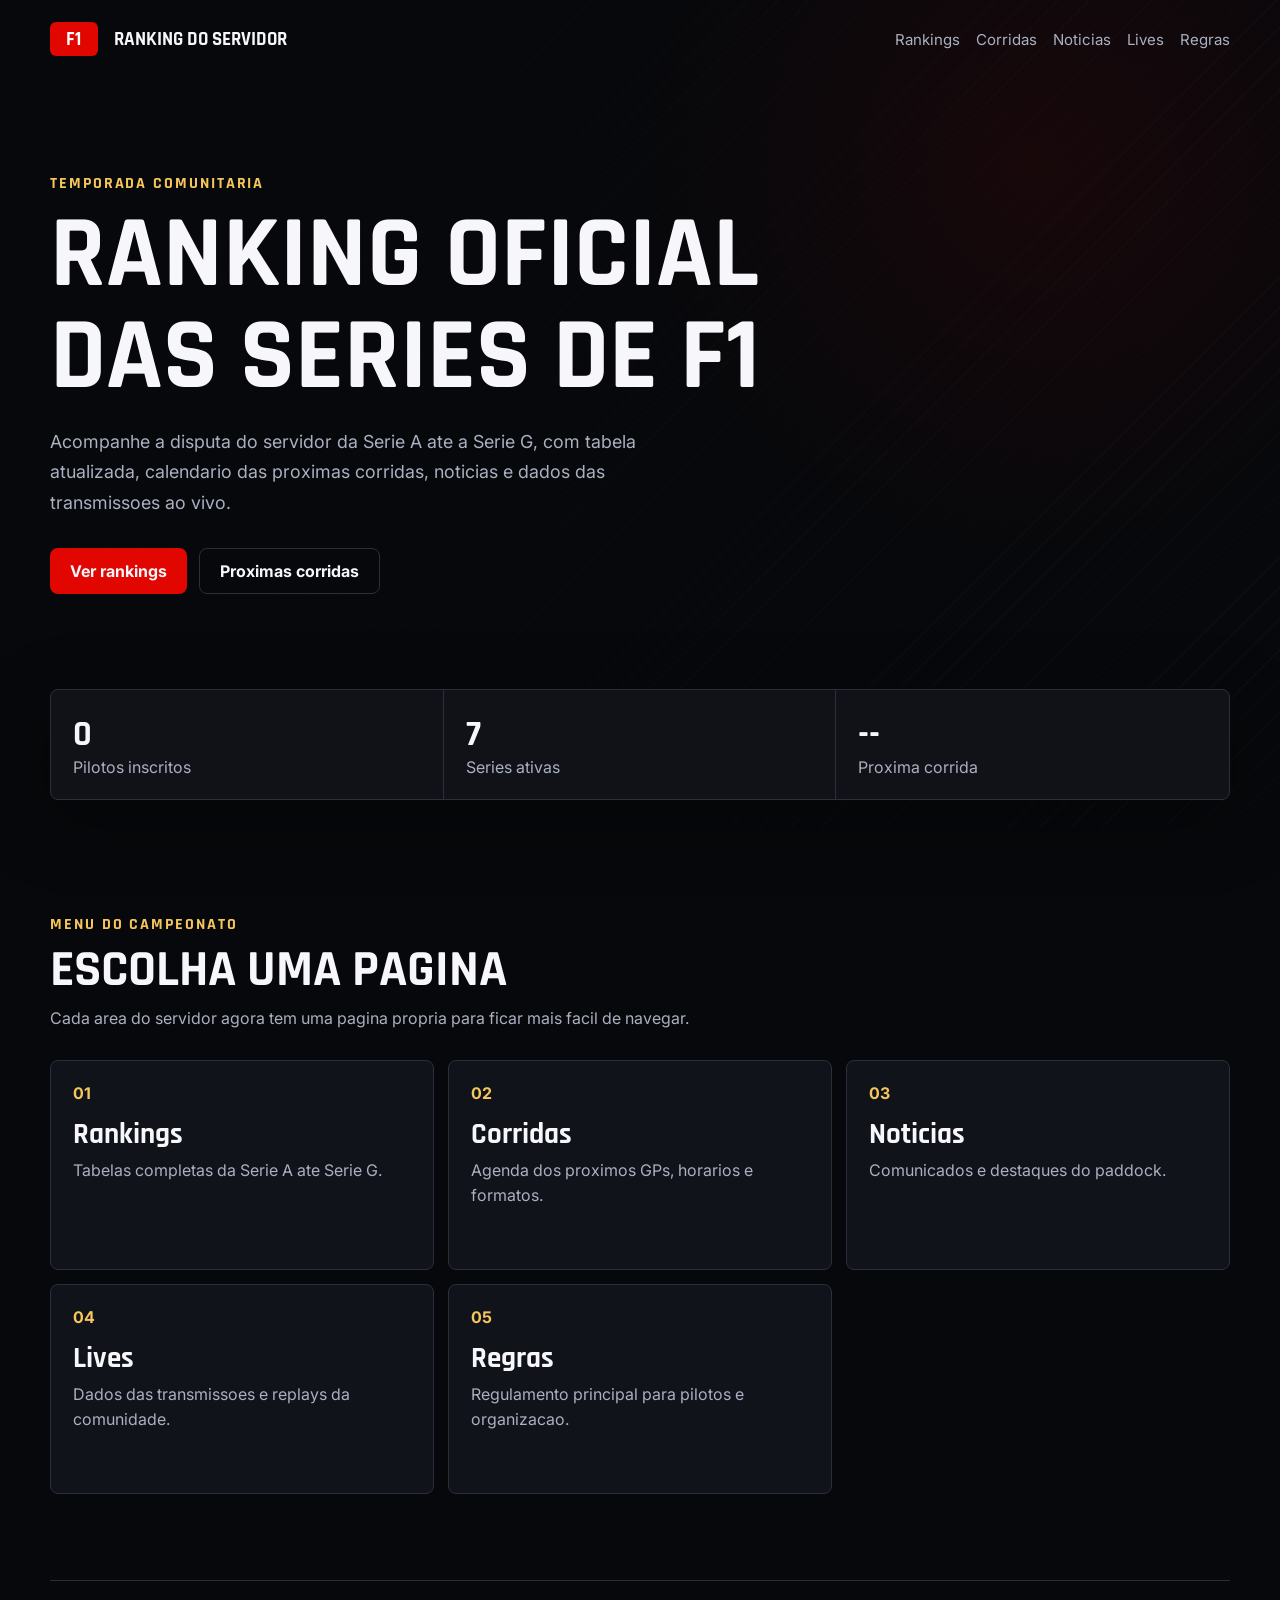
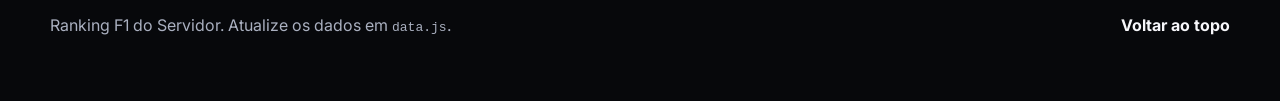
==== index.html @ e6ed8ebf "Split championship sections into pages" ====
<!doctype html>
<html lang="pt-BR">
  <head>
    <meta charset="utf-8" />
    <meta name="viewport" content="width=device-width, initial-scale=1" />
    <title>Ranking F1 do Servidor</title>
    <meta
      name="description"
      content="Ranking de F1 do servidor com series A ate G, proximas corridas, noticias, lives e regras."
    />
    <link rel="preconnect" href="https://fonts.googleapis.com" />
    <link rel="preconnect" href="https://fonts.gstatic.com" crossorigin />
    <link
      href="https://fonts.googleapis.com/css2?family=Rajdhani:wght@500;600;700&family=Inter:wght@400;500;700&display=swap"
      rel="stylesheet"
    />
    <link rel="stylesheet" href="styles.css" />
  </head>
  <body data-page="home">
    <header class="hero" id="inicio">
      <nav class="topbar" aria-label="Navegacao principal">
        <a class="brand" href="index.html" aria-label="Ranking F1 inicio">
          <span class="brand-mark">F1</span>
          <span>Ranking do Servidor</span>
        </a>
        <div class="nav-links">
          <a href="rankings.html" data-nav="rankings">Rankings</a>
          <a href="corridas.html" data-nav="corridas">Corridas</a>
          <a href="noticias.html" data-nav="noticias">Noticias</a>
          <a href="lives.html" data-nav="lives">Lives</a>
          <a href="regras.html" data-nav="regras">Regras</a>
        </div>
      </nav>

      <div class="hero-content">
        <p class="eyebrow">Temporada comunitaria</p>
        <h1>Ranking oficial das series de F1</h1>
        <p>
          Acompanhe a disputa do servidor da Serie A ate a Serie G, com tabela
          atualizada, calendario das proximas corridas, noticias e dados das
          transmissoes ao vivo.
        </p>
        <div class="hero-actions">
          <a class="button primary" href="rankings.html">Ver rankings</a>
          <a class="button secondary" href="corridas.html">Proximas corridas</a>
        </div>
      </div>

      <section class="stats-strip" aria-label="Resumo do campeonato">
        <div>
          <strong id="totalDrivers">0</strong>
          <span>Pilotos inscritos</span>
        </div>
        <div>
          <strong>7</strong>
          <span>Series ativas</span>
        </div>
        <div>
          <strong id="nextRaceDate">--</strong>
          <span>Proxima corrida</span>
        </div>
      </section>
    </header>

    <main>
      <section class="section">
        <div class="section-heading">
          <p class="eyebrow">Menu do campeonato</p>
          <h2>Escolha uma pagina</h2>
          <p>Cada area do servidor agora tem uma pagina propria para ficar mais facil de navegar.</p>
        </div>
        <div class="overview-grid">
          <a class="overview-card" href="rankings.html">
            <span>01</span>
            <h3>Rankings</h3>
            <p>Tabelas completas da Serie A ate Serie G.</p>
          </a>
          <a class="overview-card" href="corridas.html">
            <span>02</span>
            <h3>Corridas</h3>
            <p>Agenda dos proximos GPs, horarios e formatos.</p>
          </a>
          <a class="overview-card" href="noticias.html">
            <span>03</span>
            <h3>Noticias</h3>
            <p>Comunicados e destaques do paddock.</p>
          </a>
          <a class="overview-card" href="lives.html">
            <span>04</span>
            <h3>Lives</h3>
            <p>Dados das transmissoes e replays da comunidade.</p>
          </a>
          <a class="overview-card" href="regras.html">
            <span>05</span>
            <h3>Regras</h3>
            <p>Regulamento principal para pilotos e organizacao.</p>
          </a>
        </div>
      </section>
    </main>

    <footer>
      <p>Ranking F1 do Servidor. Atualize os dados em <code>data.js</code>.</p>
      <a href="#inicio">Voltar ao topo</a>
    </footer>

    <script src="data.js"></script>
    <script src="app.js"></script>
  </body>
</html>
---- styles.css ----
:root {
  color-scheme: dark;
  --bg: #07080b;
  --panel: #11131a;
  --panel-soft: #171a23;
  --text: #f7f7fb;
  --muted: #aab0c0;
  --line: #2a2f3d;
  --red: #e10600;
  --red-dark: #990400;
  --gold: #f6c65b;
  --radius: 8px;
  --shadow: 0 20px 70px rgba(0, 0, 0, 0.35);
}

* {
  box-sizing: border-box;
}

html {
  scroll-behavior: smooth;
}

body {
  margin: 0;
  background: var(--bg);
  color: var(--text);
  font-family: Inter, system-ui, sans-serif;
}

a {
  color: inherit;
  text-decoration: none;
}

.hero {
  min-height: 92vh;
  display: grid;
  grid-template-rows: auto 1fr auto;
  background:
    linear-gradient(90deg, rgba(7, 8, 11, 0.98), rgba(7, 8, 11, 0.72)),
    radial-gradient(circle at 80% 20%, rgba(225, 6, 0, 0.34), transparent 32%),
    repeating-linear-gradient(135deg, rgba(255, 255, 255, 0.08) 0 1px, transparent 1px 22px);
}

.page-hero {
  background:
    linear-gradient(90deg, rgba(7, 8, 11, 0.98), rgba(7, 8, 11, 0.82)),
    radial-gradient(circle at 86% 12%, rgba(225, 6, 0, 0.26), transparent 30%),
    repeating-linear-gradient(135deg, rgba(255, 255, 255, 0.07) 0 1px, transparent 1px 22px);
  border-bottom: 1px solid var(--line);
}

.topbar {
  width: min(1180px, calc(100% - 32px));
  margin: 0 auto;
  padding: 22px 0;
  display: flex;
  align-items: center;
  justify-content: space-between;
  gap: 24px;
}

.brand,
.nav-links {
  display: flex;
  align-items: center;
  gap: 16px;
}

.brand {
  font-family: Rajdhani, sans-serif;
  font-size: 1.2rem;
  font-weight: 700;
  text-transform: uppercase;
}

.brand-mark {
  width: 48px;
  height: 34px;
  display: grid;
  place-items: center;
  border-radius: 6px;
  background: var(--red);
  color: #fff;
  letter-spacing: 0.04em;
}

.nav-links {
  color: var(--muted);
  font-size: 0.94rem;
}

.nav-links a:hover {
  color: var(--text);
}

.nav-links a.active {
  color: var(--text);
}

.nav-links a.active::after {
  content: "";
  display: block;
  height: 2px;
  margin-top: 5px;
  border-radius: 999px;
  background: var(--red);
}

.hero-content {
  width: min(1180px, calc(100% - 32px));
  margin: auto;
  padding: 80px 0;
}

.page-title {
  width: min(1180px, calc(100% - 32px));
  margin: 0 auto;
  padding: 78px 0 86px;
}

.eyebrow {
  margin: 0 0 10px;
  color: var(--gold);
  font-family: Rajdhani, sans-serif;
  font-weight: 700;
  letter-spacing: 0.12em;
  text-transform: uppercase;
}

h1,
h2,
h3,
p {
  margin-top: 0;
}

h1,
h2,
h3 {
  font-family: Rajdhani, sans-serif;
  line-height: 1;
}

h1 {
  max-width: 780px;
  margin-bottom: 18px;
  font-size: clamp(3.2rem, 8vw, 7.2rem);
  text-transform: uppercase;
}

.hero-content > p:not(.eyebrow) {
  max-width: 650px;
  color: var(--muted);
  font-size: 1.12rem;
  line-height: 1.7;
}

.page-title > p:not(.eyebrow) {
  max-width: 650px;
  color: var(--muted);
  font-size: 1.08rem;
  line-height: 1.7;
}

.hero-actions {
  display: flex;
  flex-wrap: wrap;
  gap: 12px;
  margin-top: 30px;
}

.button {
  display: inline-flex;
  align-items: center;
  min-height: 46px;
  padding: 0 20px;
  border-radius: var(--radius);
  font-weight: 700;
}

.button.primary {
  background: var(--red);
}

.button.secondary {
  border: 1px solid var(--line);
  color: var(--text);
}

.stats-strip {
  width: min(1180px, calc(100% - 32px));
  margin: 0 auto 28px;
  display: grid;
  grid-template-columns: repeat(3, 1fr);
  border: 1px solid var(--line);
  border-radius: var(--radius);
  background: rgba(17, 19, 26, 0.9);
  box-shadow: var(--shadow);
}

.stats-strip div {
  padding: 22px;
  border-right: 1px solid var(--line);
}

.stats-strip div:last-child {
  border-right: 0;
}

.stats-strip strong {
  display: block;
  font-family: Rajdhani, sans-serif;
  font-size: 2.2rem;
}

.stats-strip span {
  color: var(--muted);
}

.section {
  width: min(1180px, calc(100% - 32px));
  margin: 0 auto;
  padding: 86px 0;
}

.section-heading {
  max-width: 680px;
  margin-bottom: 28px;
}

.section-heading h2 {
  margin-bottom: 10px;
  font-size: clamp(2.1rem, 4vw, 3.6rem);
  text-transform: uppercase;
}

.section-heading p:last-child {
  color: var(--muted);
  line-height: 1.6;
}

.series-tabs {
  display: flex;
  flex-wrap: wrap;
  gap: 10px;
  margin-bottom: 18px;
}

.series-tabs button {
  border: 1px solid var(--line);
  border-radius: var(--radius);
  background: var(--panel);
  color: var(--muted);
  cursor: pointer;
  font: 700 1rem Rajdhani, sans-serif;
  padding: 10px 16px;
}

.series-tabs button.active {
  border-color: var(--red);
  background: var(--red);
  color: #fff;
}

.ranking-shell,
.live-panel {
  border: 1px solid var(--line);
  border-radius: var(--radius);
  background: var(--panel);
  overflow: hidden;
  box-shadow: var(--shadow);
}

.ranking-header {
  display: flex;
  justify-content: space-between;
  gap: 16px;
  padding: 20px;
  border-bottom: 1px solid var(--line);
}

.ranking-header h3 {
  margin: 0;
  font-size: 1.8rem;
}

.ranking-header p {
  margin: 0;
  color: var(--muted);
}

.table-wrap {
  overflow-x: auto;
}

table {
  width: 100%;
  border-collapse: collapse;
  min-width: 700px;
}

th,
td {
  padding: 16px 20px;
  border-bottom: 1px solid var(--line);
  text-align: left;
}

th {
  color: var(--muted);
  font-size: 0.78rem;
  text-transform: uppercase;
}

tr:last-child td {
  border-bottom: 0;
}

.position {
  display: inline-grid;
  width: 30px;
  height: 30px;
  place-items: center;
  border-radius: 50%;
  background: var(--panel-soft);
  color: var(--gold);
  font-weight: 700;
}

.split {
  display: grid;
  grid-template-columns: 0.85fr 1.15fr;
  gap: 32px;
  align-items: start;
}

.race-list,
.news-grid,
.rules-grid,
.live-list,
.overview-grid {
  display: grid;
  gap: 14px;
}

.news-grid,
.rules-grid,
.overview-grid {
  grid-template-columns: repeat(3, 1fr);
}

.race-card,
.news-card,
.rule-card,
.live-list article,
.overview-card {
  border: 1px solid var(--line);
  border-radius: var(--radius);
  background: var(--panel);
}

.overview-card {
  min-height: 210px;
  padding: 22px;
  transition:
    border-color 160ms ease,
    transform 160ms ease;
}

.overview-card:hover {
  border-color: var(--red);
  transform: translateY(-2px);
}

.overview-card span {
  color: var(--gold);
  font-weight: 700;
}

.overview-card h3 {
  margin: 18px 0 8px;
  font-size: 1.8rem;
}

.overview-card p {
  color: var(--muted);
  line-height: 1.6;
}

.race-card {
  display: grid;
  grid-template-columns: 110px 1fr;
  gap: 18px;
  padding: 18px;
}

.wide-list {
  max-width: 860px;
}

.race-date {
  border-radius: var(--radius);
  background: var(--red);
  padding: 16px;
  text-align: center;
}

.race-date strong {
  display: block;
  font-family: Rajdhani, sans-serif;
  font-size: 1.8rem;
}

.race-card h3,
.news-card h3,
.rule-card h3,
.live-list h3 {
  margin-bottom: 6px;
  font-size: 1.45rem;
}

.race-card p,
.news-card p,
.rule-card p,
.live-list p {
  color: var(--muted);
  line-height: 1.6;
}

.race-card span,
.live-list span,
.news-card span {
  color: var(--gold);
  font-weight: 700;
}

.news-card,
.rule-card {
  padding: 20px;
}

.live-kpis {
  display: grid;
  grid-template-columns: repeat(3, 1fr);
  border-bottom: 1px solid var(--line);
}

.live-kpis div {
  padding: 20px;
  border-right: 1px solid var(--line);
}

.live-kpis div:last-child {
  border-right: 0;
}

.live-kpis strong {
  display: block;
  font-family: Rajdhani, sans-serif;
  font-size: 2rem;
}

.live-kpis span {
  color: var(--muted);
}

.live-list {
  padding: 18px;
}

.live-list article {
  display: flex;
  align-items: center;
  justify-content: space-between;
  gap: 16px;
  padding: 16px;
  background: var(--panel-soft);
}

.live-list h3,
.live-list p {
  margin-bottom: 0;
}

footer {
  width: min(1180px, calc(100% - 32px));
  margin: 0 auto;
  padding: 34px 0 50px;
  display: flex;
  justify-content: space-between;
  gap: 16px;
  border-top: 1px solid var(--line);
  color: var(--muted);
}

footer a {
  color: var(--text);
  font-weight: 700;
}

@media (max-width: 840px) {
  .topbar,
  .split,
  footer {
    display: block;
  }

  .nav-links {
    margin-top: 18px;
    flex-wrap: wrap;
  }

  .stats-strip,
  .news-grid,
  .rules-grid,
  .overview-grid,
  .live-kpis {
    grid-template-columns: 1fr;
  }

  .stats-strip div,
  .live-kpis div {
    border-right: 0;
    border-bottom: 1px solid var(--line);
  }

  .race-card {
    grid-template-columns: 1fr;
  }

  .live-list article {
    align-items: flex-start;
    flex-direction: column;
  }

  footer a {
    display: inline-block;
    margin-top: 10px;
  }
}
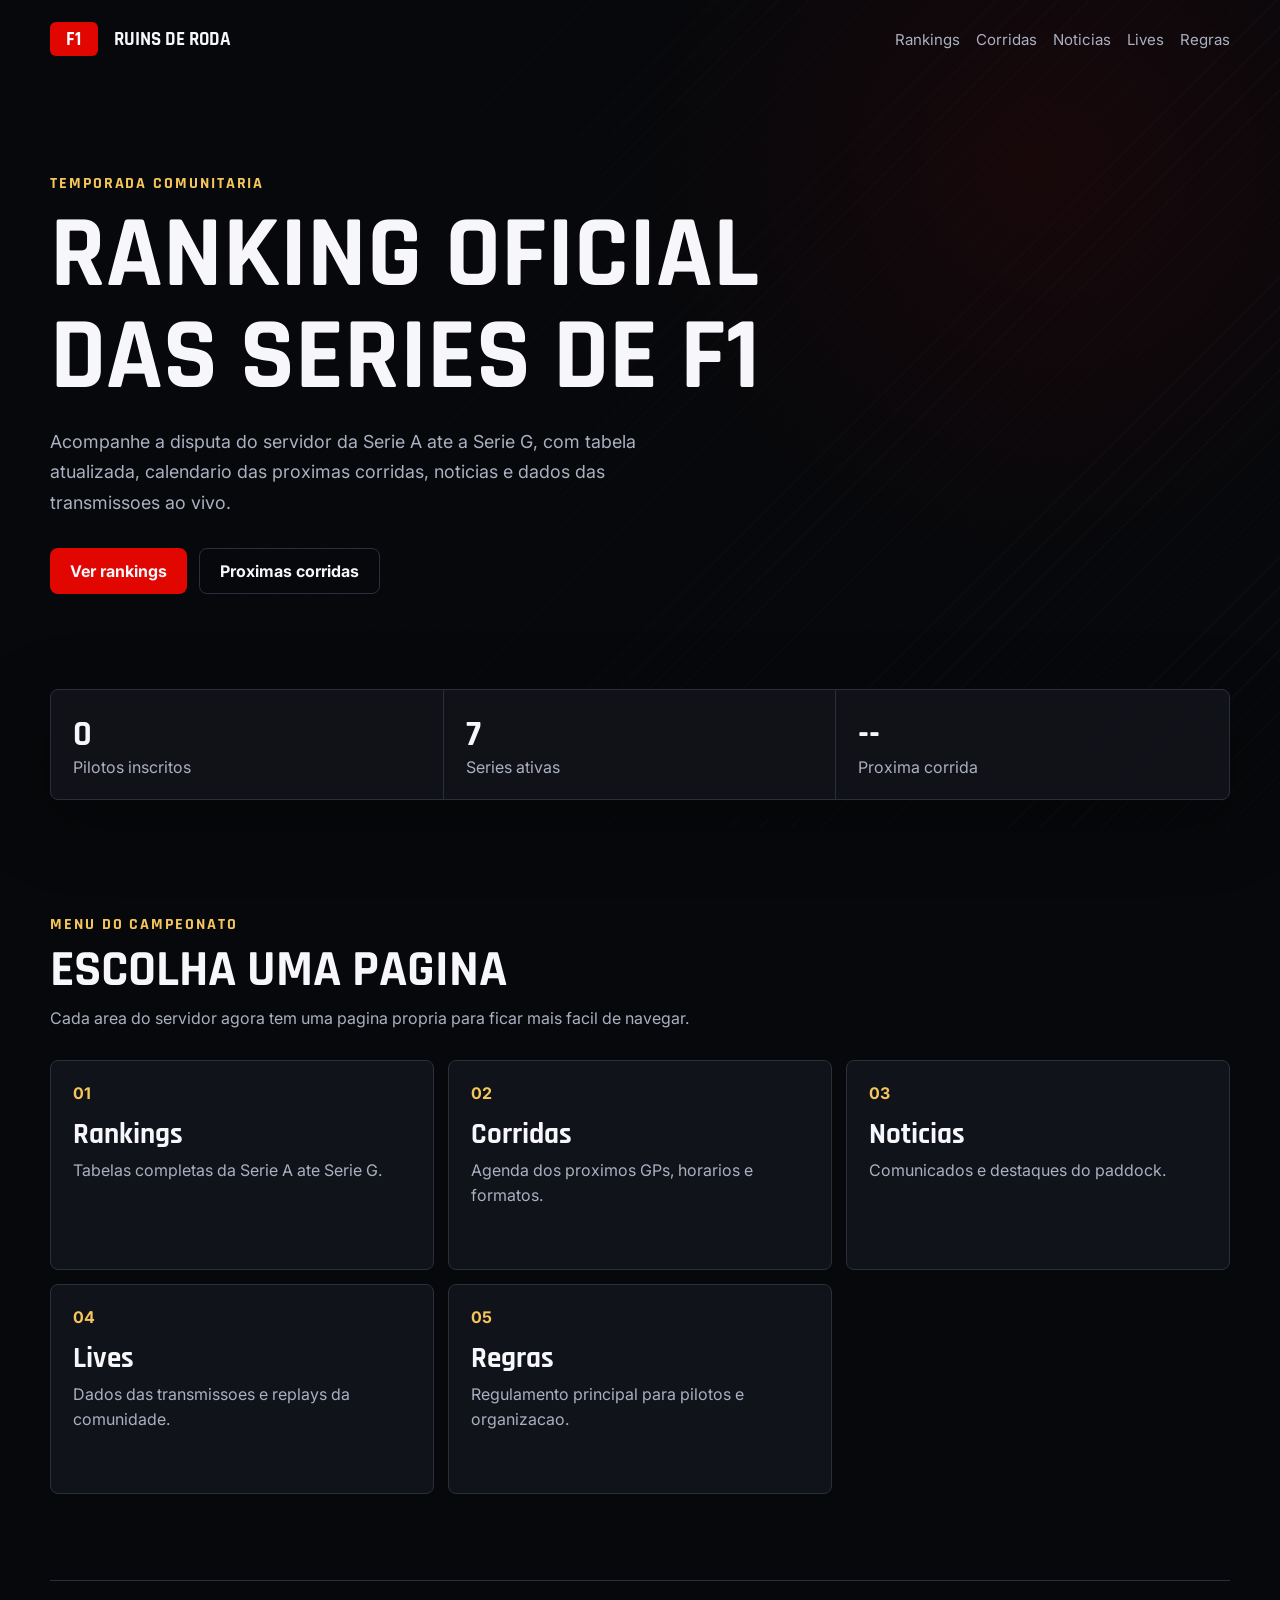
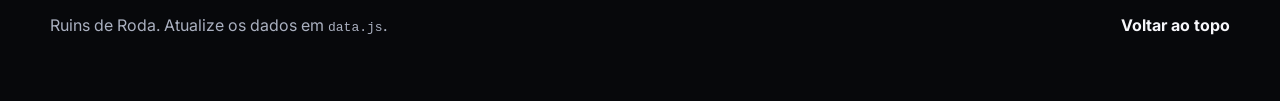
==== commit f3e23d50: "Move ranking mode controls into toolbar" ====
--- a/index.html
+++ b/index.html
@@ -1,9 +1,9 @@
-<!doctype html>
+﻿<!doctype html>
 <html lang="pt-BR">
   <head>
     <meta charset="utf-8" />
     <meta name="viewport" content="width=device-width, initial-scale=1" />
-    <title>Ranking F1 do Servidor</title>
+    <title>Ruins de Roda</title>
     <meta
       name="description"
       content="Ranking de F1 do servidor com series A ate G, proximas corridas, noticias, lives e regras."
@@ -14,14 +14,14 @@
       href="https://fonts.googleapis.com/css2?family=Rajdhani:wght@500;600;700&family=Inter:wght@400;500;700&display=swap"
       rel="stylesheet"
     />
-    <link rel="stylesheet" href="styles.css" />
+    <link rel="stylesheet" href="styles.css?v=4" />
   </head>
   <body data-page="home">
     <header class="hero" id="inicio">
       <nav class="topbar" aria-label="Navegacao principal">
-        <a class="brand" href="index.html" aria-label="Ranking F1 inicio">
+        <a class="brand" href="index.html" aria-label="Ruins de Roda inicio">
           <span class="brand-mark">F1</span>
-          <span>Ranking do Servidor</span>
+          <span>Ruins de Roda</span>
         </a>
         <div class="nav-links">
           <a href="rankings.html" data-nav="rankings">Rankings</a>
@@ -100,11 +100,11 @@
     </main>
 
     <footer>
-      <p>Ranking F1 do Servidor. Atualize os dados em <code>data.js</code>.</p>
+      <p>Ruins de Roda. Atualize os dados em <code>data.js</code>.</p>
       <a href="#inicio">Voltar ao topo</a>
     </footer>
 
-    <script src="data.js"></script>
-    <script src="app.js"></script>
+    <script src="data.js?v=4"></script>
+    <script src="app.js?v=4"></script>
   </body>
 </html>
--- a/styles.css
+++ b/styles.css
@@ -241,14 +241,24 @@
   line-height: 1.6;
 }
 
+.ranking-toolbar {
+  display: flex;
+  flex-wrap: wrap;
+  align-items: center;
+  justify-content: space-between;
+  gap: 10px;
+  margin-bottom: 18px;
+}
+
 .series-tabs {
   display: flex;
+  flex: 1 1 620px;
   flex-wrap: wrap;
   gap: 10px;
-  margin-bottom: 18px;
-}
-
-.series-tabs button {
+}
+
+.series-tabs button,
+.ranking-mode button {
   border: 1px solid var(--line);
   border-radius: var(--radius);
   background: var(--panel);
@@ -258,10 +268,21 @@
   padding: 10px 16px;
 }
 
-.series-tabs button.active {
+.series-tabs button.active,
+.ranking-mode button.active {
   border-color: var(--red);
   background: var(--red);
   color: #fff;
+}
+
+.ranking-mode {
+  display: flex;
+  flex: 0 0 auto;
+  gap: 8px;
+  padding: 6px;
+  border: 1px solid var(--line);
+  border-radius: var(--radius);
+  background: var(--panel-soft);
 }
 
 .ranking-shell,
@@ -512,6 +533,18 @@
     flex-wrap: wrap;
   }
 
+  .ranking-toolbar {
+    display: block;
+  }
+
+  .series-tabs {
+    margin-bottom: 12px;
+  }
+
+  .ranking-mode {
+    display: inline-flex;
+  }
+
   .stats-strip,
   .news-grid,
   .rules-grid,
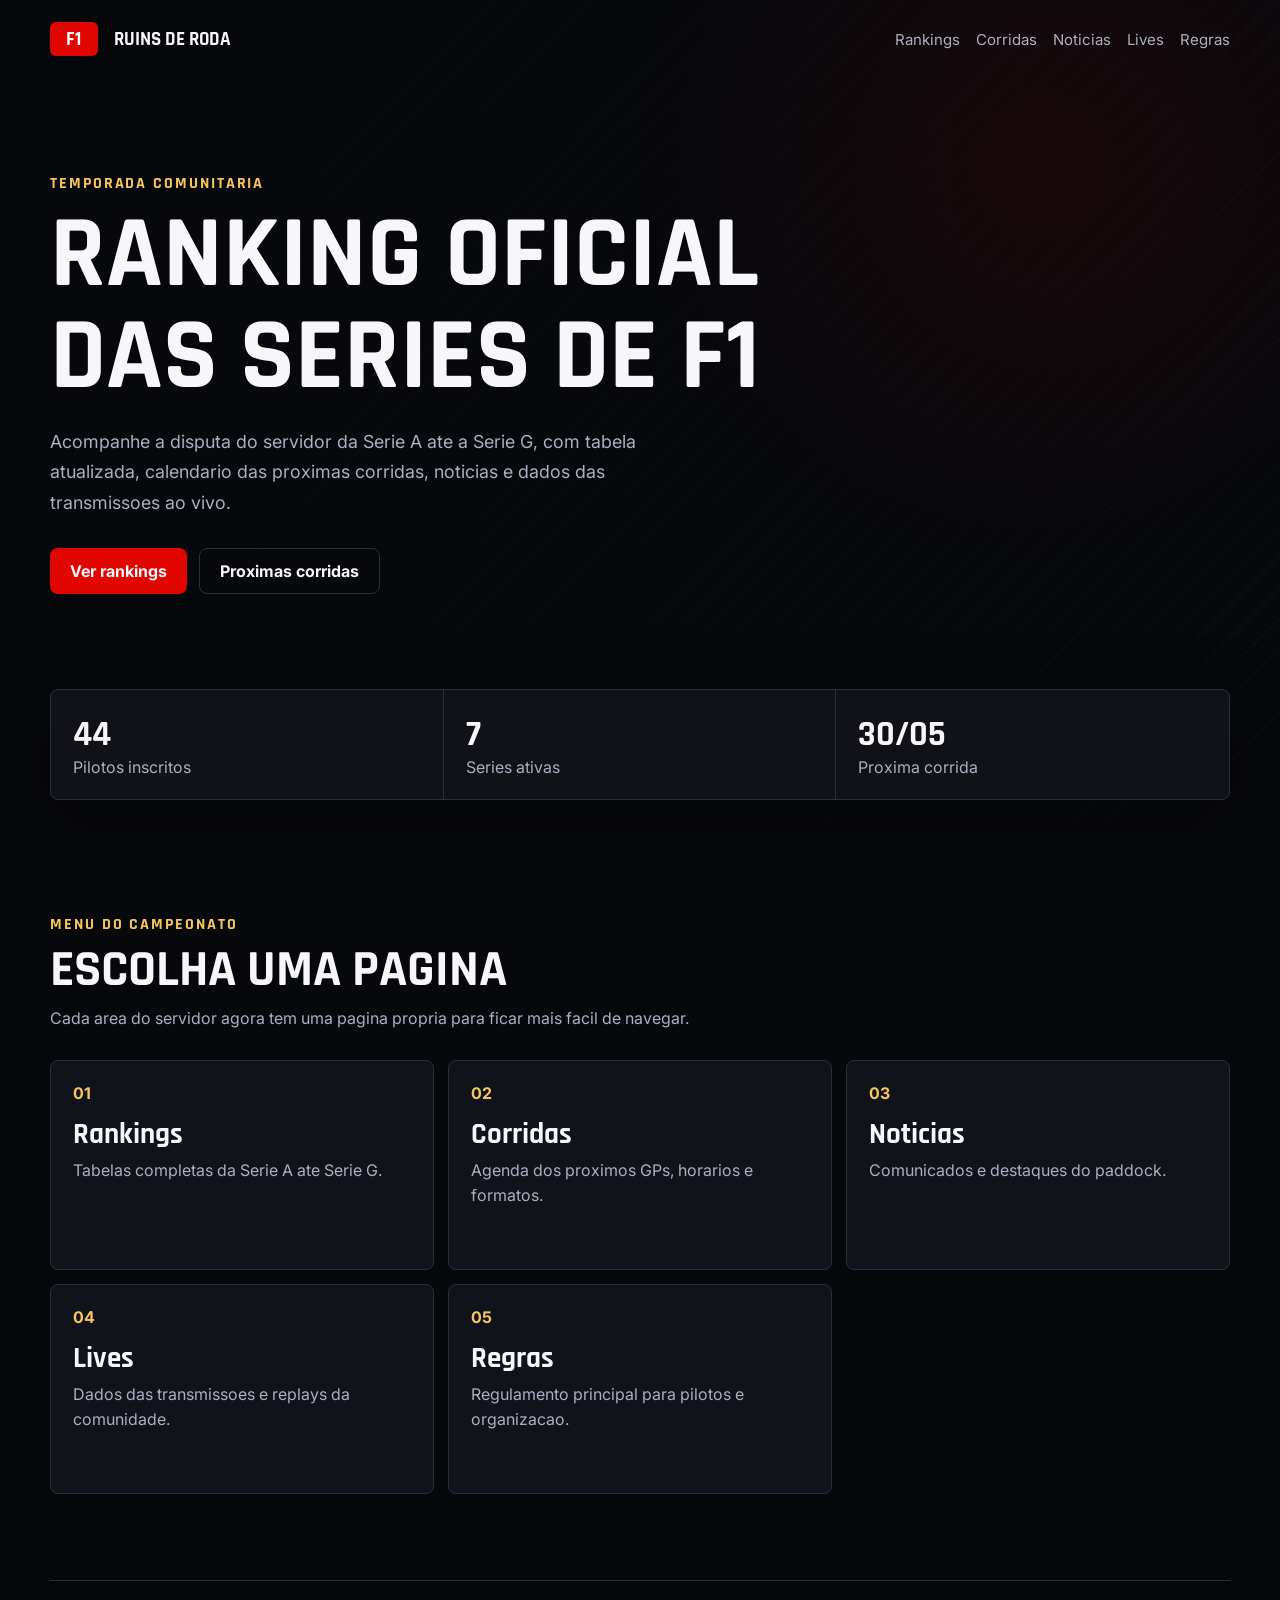
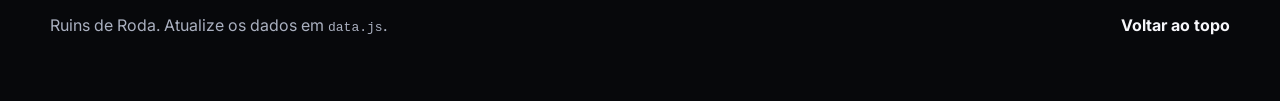
==== commit 17b17962: "Update Serie A driver standings" ====
--- a/index.html
+++ b/index.html
@@ -14,7 +14,7 @@
       href="https://fonts.googleapis.com/css2?family=Rajdhani:wght@500;600;700&family=Inter:wght@400;500;700&display=swap"
       rel="stylesheet"
     />
-    <link rel="stylesheet" href="styles.css?v=4" />
+    <link rel="stylesheet" href="styles.css?v=5" />
   </head>
   <body data-page="home">
     <header class="hero" id="inicio">
@@ -104,7 +104,7 @@
       <a href="#inicio">Voltar ao topo</a>
     </footer>
 
-    <script src="data.js?v=4"></script>
-    <script src="app.js?v=4"></script>
+    <script src="data.js?v=5"></script>
+    <script src="app.js?v=5"></script>
   </body>
 </html>
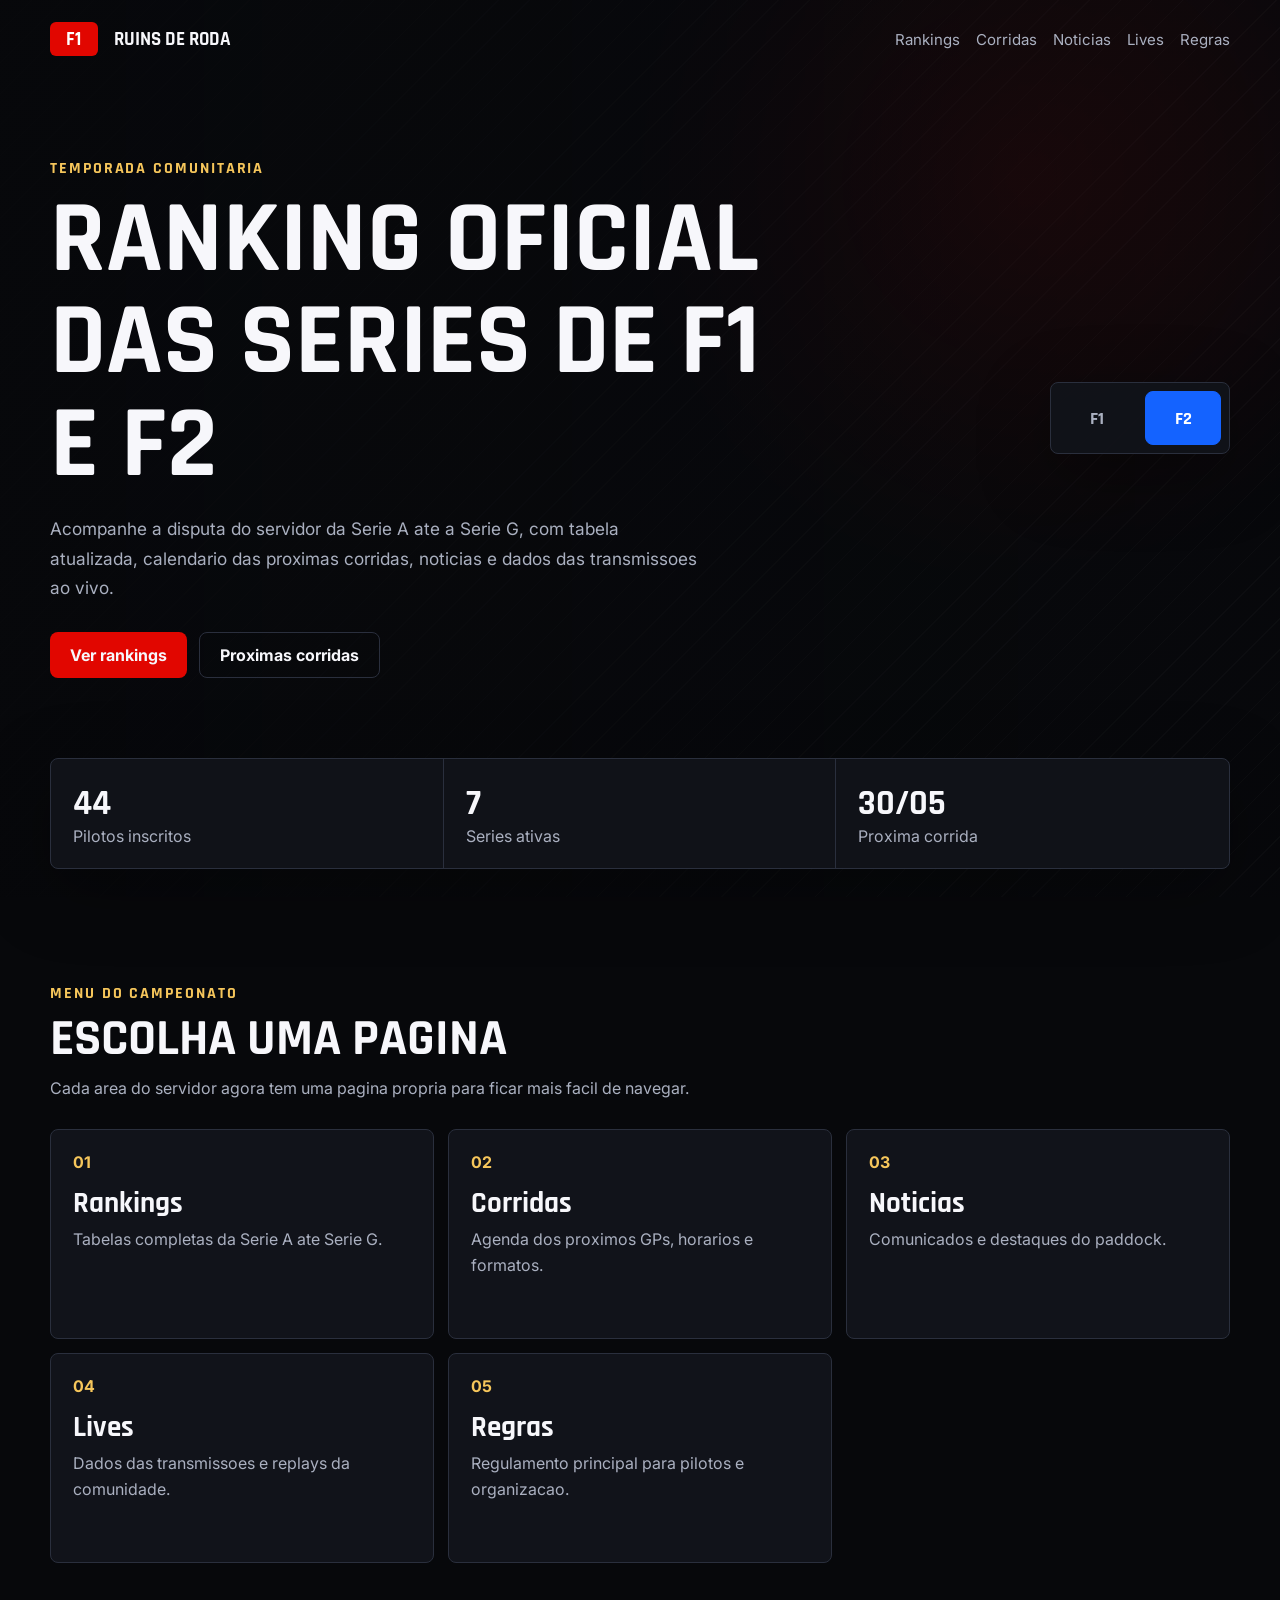
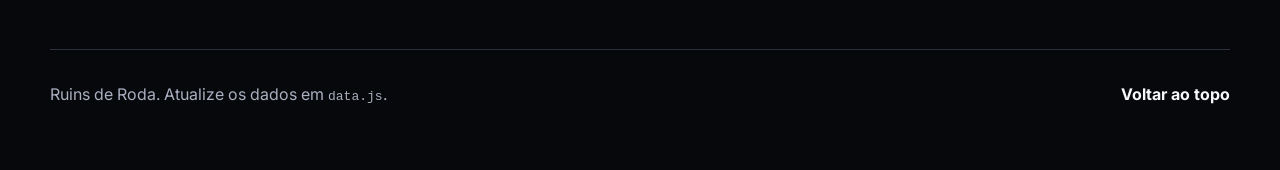
==== commit 05d67e35: "Style F1 F2 switch colors" ====
--- a/index.html
+++ b/index.html
@@ -14,7 +14,7 @@
       href="https://fonts.googleapis.com/css2?family=Rajdhani:wght@500;600;700&family=Inter:wght@400;500;700&display=swap"
       rel="stylesheet"
     />
-    <link rel="stylesheet" href="styles.css?v=5" />
+    <link rel="stylesheet" href="styles.css?v=8" />
   </head>
   <body data-page="home">
     <header class="hero" id="inicio">
@@ -32,17 +32,23 @@
         </div>
       </nav>
 
-      <div class="hero-content">
-        <p class="eyebrow">Temporada comunitaria</p>
-        <h1>Ranking oficial das series de F1</h1>
-        <p>
-          Acompanhe a disputa do servidor da Serie A ate a Serie G, com tabela
-          atualizada, calendario das proximas corridas, noticias e dados das
-          transmissoes ao vivo.
-        </p>
-        <div class="hero-actions">
-          <a class="button primary" href="rankings.html">Ver rankings</a>
-          <a class="button secondary" href="corridas.html">Proximas corridas</a>
+      <div class="hero-content with-switch">
+        <div>
+          <p class="eyebrow">Temporada comunitaria</p>
+          <h1>Ranking oficial das series de F1 e F2</h1>
+          <p>
+            Acompanhe a disputa do servidor da Serie A ate a Serie G, com tabela
+            atualizada, calendario das proximas corridas, noticias e dados das
+            transmissoes ao vivo.
+          </p>
+          <div class="hero-actions">
+            <a class="button primary" href="rankings.html">Ver rankings</a>
+            <a class="button secondary" href="corridas.html">Proximas corridas</a>
+          </div>
+        </div>
+        <div class="championship-switch" aria-label="Categoria">
+          <button type="button" data-championship="f1">F1</button>
+          <button class="active" type="button" data-championship="f2">F2</button>
         </div>
       </div>
 
@@ -104,7 +110,7 @@
       <a href="#inicio">Voltar ao topo</a>
     </footer>
 
-    <script src="data.js?v=5"></script>
-    <script src="app.js?v=5"></script>
+    <script src="data.js?v=8"></script>
+    <script src="app.js?v=8"></script>
   </body>
 </html>
--- a/styles.css
+++ b/styles.css
@@ -8,6 +8,8 @@
   --line: #2a2f3d;
   --red: #e10600;
   --red-dark: #990400;
+  --blue: #1463ff;
+  --blue-dark: #0b3fb7;
   --gold: #f6c65b;
   --radius: 8px;
   --shadow: 0 20px 70px rgba(0, 0, 0, 0.35);
@@ -120,6 +122,48 @@
   padding: 78px 0 86px;
 }
 
+.with-switch {
+  display: flex;
+  align-items: center;
+  justify-content: space-between;
+  gap: 28px;
+}
+
+.championship-switch {
+  display: inline-flex;
+  flex: 0 0 auto;
+  gap: 10px;
+  padding: 8px;
+  border: 1px solid var(--line);
+  border-radius: var(--radius);
+  background: rgba(17, 19, 26, 0.9);
+  box-shadow: var(--shadow);
+}
+
+.championship-switch button {
+  min-width: 76px;
+  min-height: 54px;
+  border: 1px solid transparent;
+  border-radius: var(--radius);
+  background: transparent;
+  color: var(--muted);
+  cursor: pointer;
+  font: 700 1.15rem Rajdhani, sans-serif;
+  padding: 12px 24px;
+}
+
+.championship-switch button[data-championship="f1"].active {
+  border-color: var(--red);
+  background: var(--red);
+  color: #fff;
+}
+
+.championship-switch button[data-championship="f2"].active {
+  border-color: var(--blue);
+  background: var(--blue);
+  color: #fff;
+}
+
 .eyebrow {
   margin: 0 0 10px;
   color: var(--gold);
@@ -157,6 +201,14 @@
   line-height: 1.7;
 }
 
+.hero-content.with-switch p:not(.eyebrow),
+.page-title.with-switch p:not(.eyebrow) {
+  max-width: 650px;
+  color: var(--muted);
+  font-size: 1.08rem;
+  line-height: 1.7;
+}
+
 .page-title > p:not(.eyebrow) {
   max-width: 650px;
   color: var(--muted);
@@ -333,6 +385,12 @@
   color: var(--muted);
   font-size: 0.78rem;
   text-transform: uppercase;
+}
+
+.empty-table {
+  padding: 34px 20px;
+  color: var(--muted);
+  text-align: center;
 }
 
 tr:last-child td {
@@ -372,14 +430,25 @@
   grid-template-columns: repeat(3, 1fr);
 }
 
+.rules-grid {
+  grid-template-columns: 1fr;
+}
+
 .race-card,
 .news-card,
 .rule-card,
 .live-list article,
-.overview-card {
+.overview-card,
+.empty-card {
   border: 1px solid var(--line);
   border-radius: var(--radius);
   background: var(--panel);
+}
+
+.empty-card {
+  padding: 22px;
+  color: var(--muted);
+  line-height: 1.6;
 }
 
 .overview-card {
@@ -462,6 +531,48 @@
   padding: 20px;
 }
 
+.rule-section {
+  border: 1px solid var(--line);
+  border-radius: var(--radius);
+  background: var(--panel);
+  overflow: hidden;
+}
+
+.rule-section h3 {
+  margin: 0;
+  padding: 18px 20px;
+  border-bottom: 1px solid var(--line);
+  font-size: 1.65rem;
+}
+
+.rule-list {
+  display: grid;
+}
+
+.rule-row {
+  display: grid;
+  grid-template-columns: 110px 1fr;
+  gap: 18px;
+  padding: 16px 20px;
+  border-bottom: 1px solid var(--line);
+}
+
+.rule-row:last-child {
+  border-bottom: 0;
+}
+
+.rule-row strong {
+  color: var(--gold);
+  font-family: Rajdhani, sans-serif;
+  font-size: 1.05rem;
+}
+
+.rule-row p {
+  margin: 0;
+  color: var(--muted);
+  line-height: 1.6;
+}
+
 .live-kpis {
   display: grid;
   grid-template-columns: repeat(3, 1fr);
@@ -524,8 +635,13 @@
 @media (max-width: 840px) {
   .topbar,
   .split,
+  .with-switch,
   footer {
     display: block;
+  }
+
+  .championship-switch {
+    margin-top: 22px;
   }
 
   .nav-links {
@@ -568,6 +684,11 @@
     flex-direction: column;
   }
 
+  .rule-row {
+    grid-template-columns: 1fr;
+    gap: 6px;
+  }
+
   footer a {
     display: inline-block;
     margin-top: 10px;
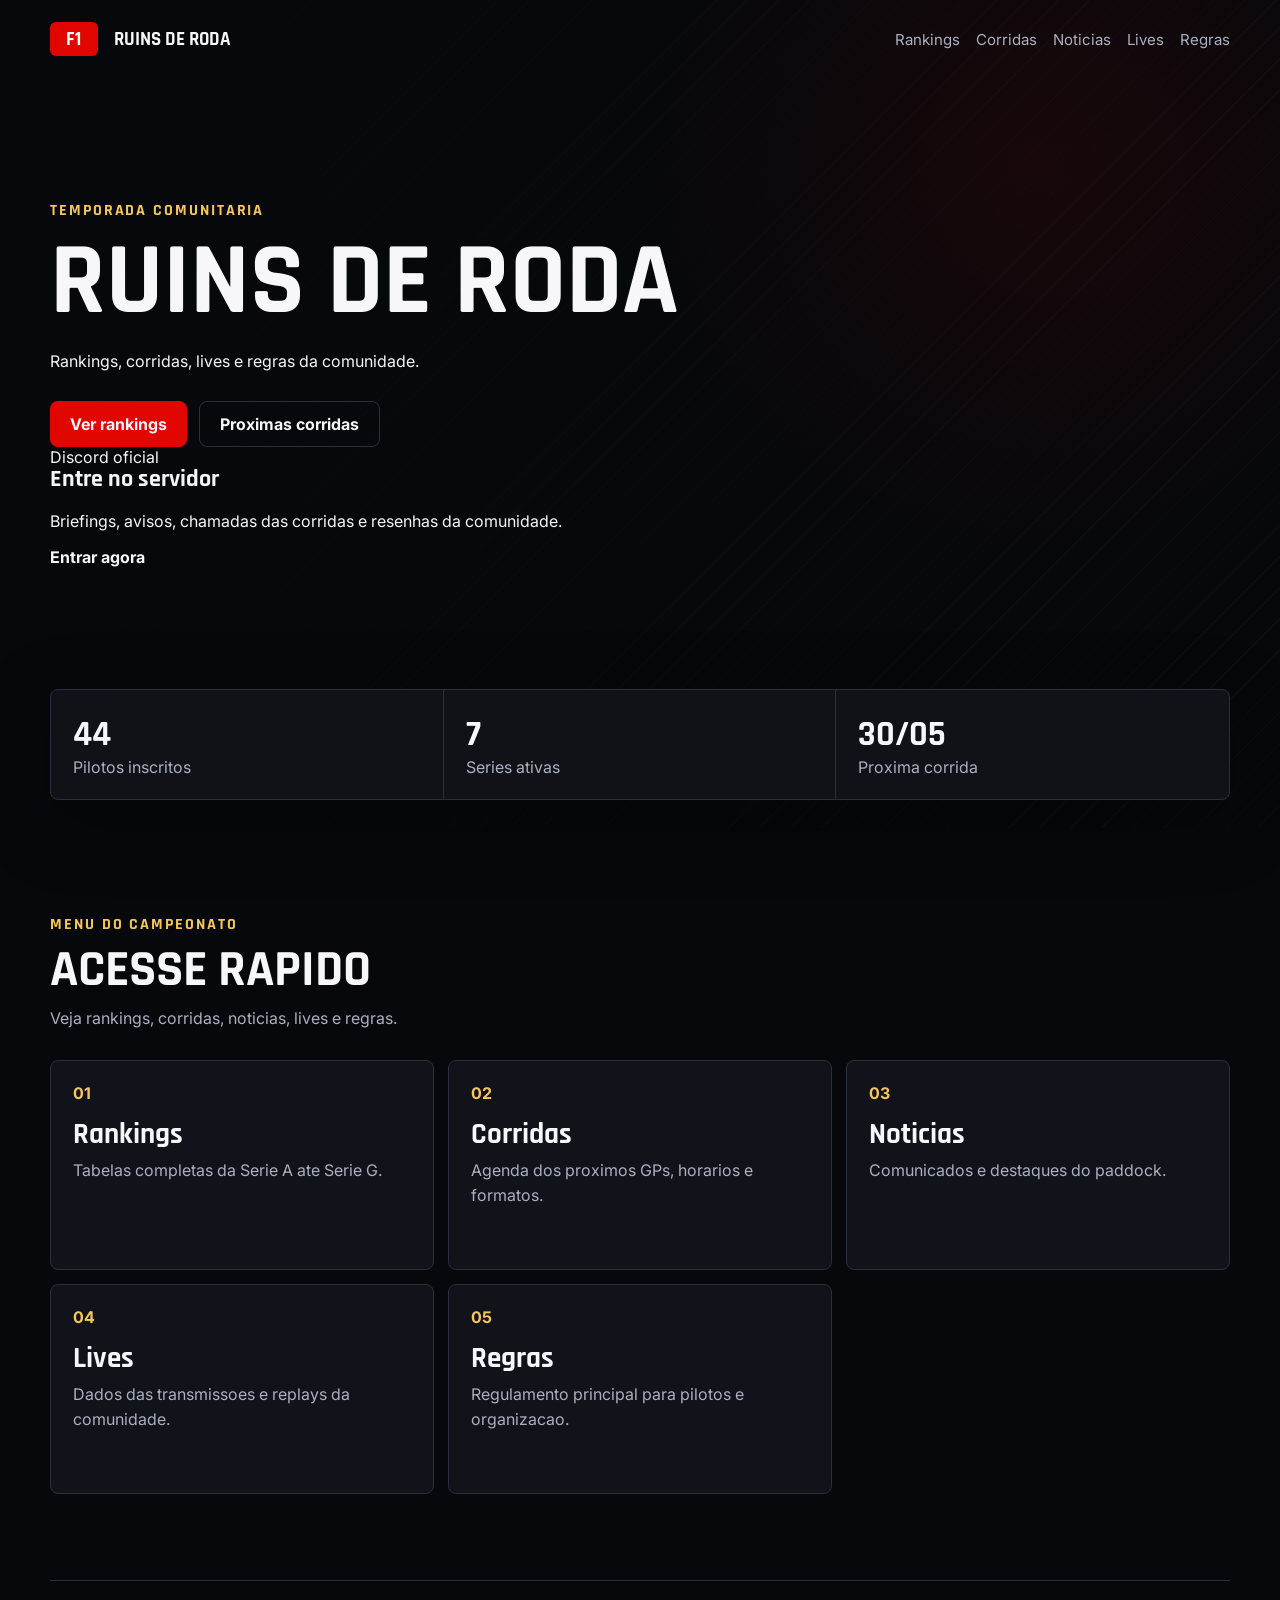
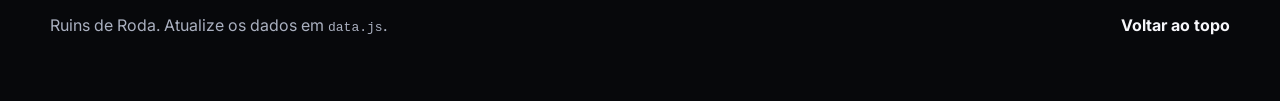
==== commit 8e136461: "Mudança do Link do Discord" ====
--- a/index.html
+++ b/index.html
@@ -14,7 +14,7 @@
       href="https://fonts.googleapis.com/css2?family=Rajdhani:wght@500;600;700&family=Inter:wght@400;500;700&display=swap"
       rel="stylesheet"
     />
-    <link rel="stylesheet" href="styles.css?v=8" />
+    <link rel="stylesheet" href="styles.css?v=9" />
   </head>
   <body data-page="home">
     <header class="hero" id="inicio">
@@ -32,24 +32,22 @@
         </div>
       </nav>
 
-      <div class="hero-content with-switch">
+      <div class="hero-content with-discord">
         <div>
           <p class="eyebrow">Temporada comunitaria</p>
-          <h1>Ranking oficial das series de F1 e F2</h1>
-          <p>
-            Acompanhe a disputa do servidor da Serie A ate a Serie G, com tabela
-            atualizada, calendario das proximas corridas, noticias e dados das
-            transmissoes ao vivo.
-          </p>
+          <h1>Ruins de Roda</h1>
+          <p>Rankings, corridas, lives e regras da comunidade.</p>
           <div class="hero-actions">
             <a class="button primary" href="rankings.html">Ver rankings</a>
             <a class="button secondary" href="corridas.html">Proximas corridas</a>
           </div>
         </div>
-        <div class="championship-switch" aria-label="Categoria">
-          <button type="button" data-championship="f1">F1</button>
-          <button class="active" type="button" data-championship="f2">F2</button>
-        </div>
+        <a class="discord-card" href="https://discord.gg/nWJrsy5eZh" target="_blank" rel="noreferrer">
+          <span>Discord oficial</span>
+          <h2>Entre no servidor</h2>
+          <p>Briefings, avisos, chamadas das corridas e resenhas da comunidade.</p>
+          <strong>Entrar agora</strong>
+        </a>
       </div>
 
       <section class="stats-strip" aria-label="Resumo do campeonato">
@@ -72,8 +70,8 @@
       <section class="section">
         <div class="section-heading">
           <p class="eyebrow">Menu do campeonato</p>
-          <h2>Escolha uma pagina</h2>
-          <p>Cada area do servidor agora tem uma pagina propria para ficar mais facil de navegar.</p>
+          <h2>Acesse rapido</h2>
+          <p>Veja rankings, corridas, noticias, lives e regras.</p>
         </div>
         <div class="overview-grid">
           <a class="overview-card" href="rankings.html">
@@ -110,7 +108,7 @@
       <a href="#inicio">Voltar ao topo</a>
     </footer>
 
-    <script src="data.js?v=8"></script>
-    <script src="app.js?v=8"></script>
+    <script src="data.js?v=9"></script>
+    <script src="app.js?v=9"></script>
   </body>
 </html>
